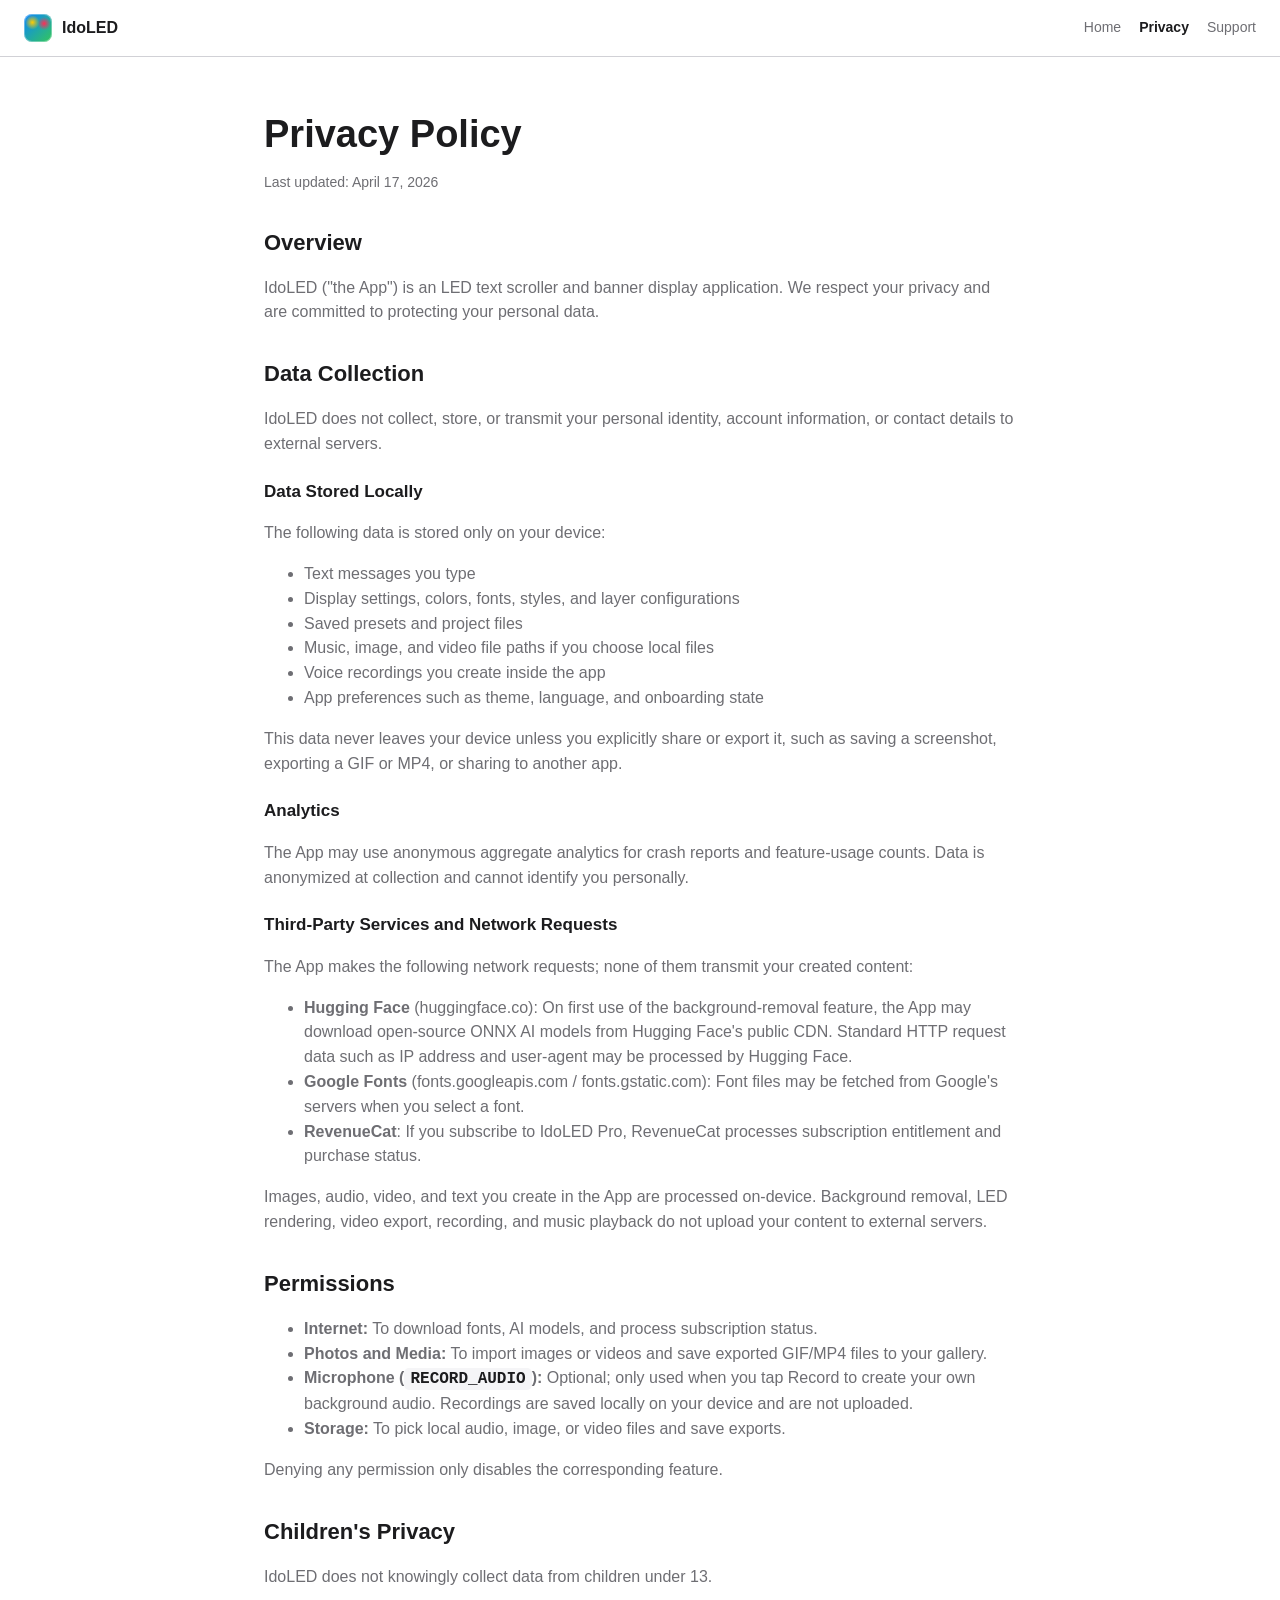
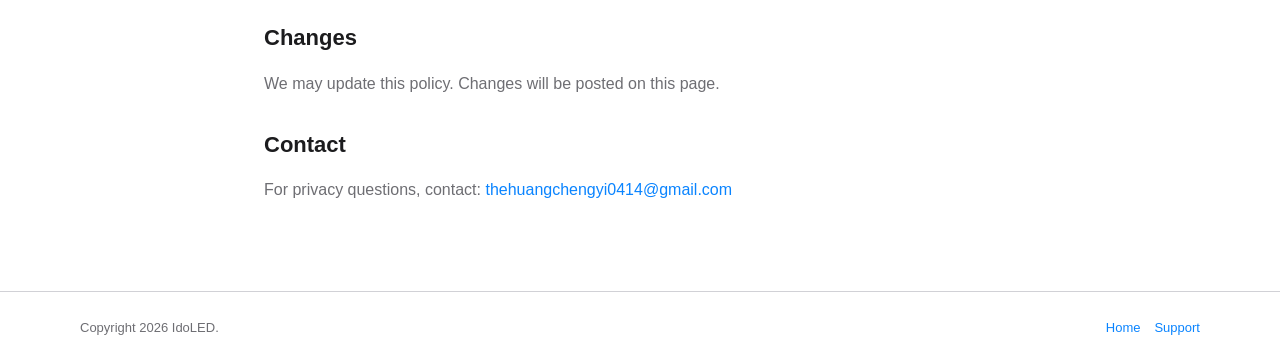
==== privacy-policy.html @ a79bba95 "Create IdoLED website" ====
<!doctype html>
<html lang="en">
<head>
  <meta charset="utf-8">
  <meta name="viewport" content="width=device-width, initial-scale=1">
  <title>Privacy Policy - IdoLED</title>
  <meta name="description" content="Privacy Policy for IdoLED.">
  <link rel="stylesheet" href="styles.css">
</head>
<body>
  <header class="site-header">
    <a class="brand" href="index.html" aria-label="IdoLED home">
      <span class="brand-mark" aria-hidden="true"></span>
      <span>IdoLED</span>
    </a>
    <nav class="site-nav" aria-label="Main navigation">
      <a href="index.html">Home</a>
      <a href="privacy-policy.html" aria-current="page">Privacy</a>
      <a href="support.html">Support</a>
    </nav>
  </header>

  <main class="content">
    <h1>Privacy Policy</h1>
    <div class="meta">Last updated: April 17, 2026</div>

    <h2>Overview</h2>
    <p>
      IdoLED ("the App") is an LED text scroller and banner display application.
      We respect your privacy and are committed to protecting your personal data.
    </p>

    <h2>Data Collection</h2>
    <p>
      IdoLED does not collect, store, or transmit your personal identity, account
      information, or contact details to external servers.
    </p>

    <h3>Data Stored Locally</h3>
    <p>The following data is stored only on your device:</p>
    <ul>
      <li>Text messages you type</li>
      <li>Display settings, colors, fonts, styles, and layer configurations</li>
      <li>Saved presets and project files</li>
      <li>Music, image, and video file paths if you choose local files</li>
      <li>Voice recordings you create inside the app</li>
      <li>App preferences such as theme, language, and onboarding state</li>
    </ul>
    <p>
      This data never leaves your device unless you explicitly share or export it,
      such as saving a screenshot, exporting a GIF or MP4, or sharing to another app.
    </p>

    <h3>Analytics</h3>
    <p>
      The App may use anonymous aggregate analytics for crash reports and
      feature-usage counts. Data is anonymized at collection and cannot identify
      you personally.
    </p>

    <h3>Third-Party Services and Network Requests</h3>
    <p>The App makes the following network requests; none of them transmit your created content:</p>
    <ul>
      <li>
        <strong>Hugging Face</strong> (huggingface.co): On first use of the
        background-removal feature, the App may download open-source ONNX AI
        models from Hugging Face's public CDN. Standard HTTP request data such as
        IP address and user-agent may be processed by Hugging Face.
      </li>
      <li>
        <strong>Google Fonts</strong> (fonts.googleapis.com / fonts.gstatic.com):
        Font files may be fetched from Google's servers when you select a font.
      </li>
      <li>
        <strong>RevenueCat</strong>: If you subscribe to IdoLED Pro, RevenueCat
        processes subscription entitlement and purchase status.
      </li>
    </ul>
    <p>
      Images, audio, video, and text you create in the App are processed on-device.
      Background removal, LED rendering, video export, recording, and music
      playback do not upload your content to external servers.
    </p>

    <h2>Permissions</h2>
    <ul>
      <li><strong>Internet:</strong> To download fonts, AI models, and process subscription status.</li>
      <li><strong>Photos and Media:</strong> To import images or videos and save exported GIF/MP4 files to your gallery.</li>
      <li><strong>Microphone (<code>RECORD_AUDIO</code>):</strong> Optional; only used when you tap Record to create your own background audio. Recordings are saved locally on your device and are not uploaded.</li>
      <li><strong>Storage:</strong> To pick local audio, image, or video files and save exports.</li>
    </ul>
    <p>Denying any permission only disables the corresponding feature.</p>

    <h2>Children's Privacy</h2>
    <p>IdoLED does not knowingly collect data from children under 13.</p>

    <h2>Changes</h2>
    <p>We may update this policy. Changes will be posted on this page.</p>

    <h2>Contact</h2>
    <p>
      For privacy questions, contact:
      <a href="mailto:thehuangchengyi0414@gmail.com">thehuangchengyi0414@gmail.com</a>
    </p>
  </main>

  <footer class="site-footer">
    <div class="footer-inner">
      <span>Copyright 2026 IdoLED.</span>
      <nav class="footer-links" aria-label="Footer navigation">
        <a href="index.html">Home</a>
        <a href="support.html">Support</a>
      </nav>
    </div>
  </footer>
</body>
</html>
---- styles.css ----
:root {
  color-scheme: light dark;
  --bg: #ffffff;
  --fg: #1c1c1e;
  --muted: #6e6e73;
  --border: #d1d1d6;
  --panel: #f5f5f7;
  --blue: #0a84ff;
  --green: #34c759;
  --pink: #ff2d55;
  --yellow: #ffcc00;
  --shadow: 0 18px 55px rgba(0, 0, 0, 0.12);
}

@media (prefers-color-scheme: dark) {
  :root {
    --bg: #000000;
    --fg: #f5f5f7;
    --muted: #98989d;
    --border: #38383a;
    --panel: #1c1c1e;
    --shadow: 0 18px 55px rgba(0, 0, 0, 0.45);
  }
}

* {
  box-sizing: border-box;
}

html {
  scroll-behavior: smooth;
}

body {
  margin: 0;
  font-family: -apple-system, BlinkMacSystemFont, "Segoe UI", "Helvetica Neue",
    Arial, sans-serif;
  background: var(--bg);
  color: var(--fg);
  line-height: 1.55;
  -webkit-text-size-adjust: 100%;
}

a {
  color: var(--blue);
  text-decoration: none;
}

a:hover {
  text-decoration: underline;
}

.site-header {
  position: sticky;
  top: 0;
  z-index: 10;
  display: flex;
  align-items: center;
  justify-content: space-between;
  gap: 20px;
  padding: 14px 24px;
  border-bottom: 1px solid var(--border);
  background: color-mix(in srgb, var(--bg) 88%, transparent);
  backdrop-filter: blur(18px);
}

.brand {
  display: inline-flex;
  align-items: center;
  gap: 10px;
  color: var(--fg);
  font-weight: 700;
}

.brand-mark {
  width: 28px;
  height: 28px;
  border-radius: 8px;
  background:
    radial-gradient(circle at 30% 30%, var(--yellow), transparent 26%),
    radial-gradient(circle at 72% 34%, var(--pink), transparent 24%),
    linear-gradient(135deg, var(--blue), var(--green));
  box-shadow: inset 0 0 0 1px rgba(255, 255, 255, 0.35);
}

.site-nav {
  display: flex;
  align-items: center;
  gap: 18px;
  font-size: 14px;
}

.site-nav a {
  color: var(--muted);
}

.site-nav a[aria-current="page"] {
  color: var(--fg);
  font-weight: 600;
}

.hero {
  max-width: 1120px;
  margin: 0 auto;
  padding: 76px 24px 52px;
  display: grid;
  grid-template-columns: minmax(0, 1fr) minmax(320px, 450px);
  gap: 52px;
  align-items: center;
}

.hero-copy h1 {
  margin: 0;
  font-size: clamp(42px, 8vw, 78px);
  line-height: 0.95;
  letter-spacing: 0;
}

.hero-copy p {
  max-width: 620px;
  margin: 22px 0 0;
  color: var(--muted);
  font-size: 19px;
}

.cta-row {
  display: flex;
  flex-wrap: wrap;
  gap: 12px;
  margin-top: 28px;
}

.button {
  min-height: 44px;
  display: inline-flex;
  align-items: center;
  justify-content: center;
  padding: 0 18px;
  border-radius: 8px;
  font-size: 15px;
  font-weight: 650;
  border: 1px solid var(--border);
  color: var(--fg);
}

.button.primary {
  color: #ffffff;
  background: var(--blue);
  border-color: var(--blue);
}

.preview {
  min-height: 300px;
  border-radius: 28px;
  padding: 20px;
  background:
    linear-gradient(145deg, rgba(10, 132, 255, 0.25), transparent 34%),
    linear-gradient(315deg, rgba(255, 45, 85, 0.22), transparent 32%),
    var(--panel);
  box-shadow: var(--shadow);
  overflow: hidden;
}

.banner {
  min-height: 260px;
  border-radius: 20px;
  display: grid;
  place-items: center;
  background:
    radial-gradient(circle at 18% 28%, rgba(255, 204, 0, 0.9) 0 8px, transparent 9px),
    radial-gradient(circle at 82% 30%, rgba(52, 199, 89, 0.9) 0 8px, transparent 9px),
    radial-gradient(circle at 25% 80%, rgba(255, 45, 85, 0.9) 0 8px, transparent 9px),
    linear-gradient(135deg, #071325, #102845 46%, #121212);
  color: #ffffff;
  position: relative;
}

.banner::before {
  content: "";
  position: absolute;
  inset: 18px;
  border: 1px solid rgba(255, 255, 255, 0.18);
  border-radius: 16px;
}

.banner-title {
  position: relative;
  text-align: center;
}

.banner-title strong {
  display: block;
  font-size: 44px;
  letter-spacing: 0;
}

.banner-title span {
  display: block;
  margin-top: 6px;
  color: rgba(255, 255, 255, 0.76);
  font-size: 15px;
}

.section {
  max-width: 1120px;
  margin: 0 auto;
  padding: 48px 24px;
}

.section h2 {
  margin: 0 0 22px;
  font-size: 30px;
  letter-spacing: 0;
}

.grid {
  display: grid;
  grid-template-columns: repeat(3, minmax(0, 1fr));
  gap: 16px;
}

.feature {
  border: 1px solid var(--border);
  border-radius: 12px;
  padding: 18px;
  background: var(--panel);
}

.feature h3 {
  margin: 0 0 8px;
  font-size: 18px;
}

.feature p {
  margin: 0;
  color: var(--muted);
  font-size: 15px;
}

.content {
  max-width: 800px;
  margin: 0 auto;
  padding: 48px 24px 72px;
}

.content h1 {
  margin: 0 0 8px;
  font-size: 38px;
  letter-spacing: 0;
}

.content h2 {
  margin: 32px 0 10px;
  font-size: 22px;
}

.content h3 {
  margin: 22px 0 8px;
  font-size: 17px;
}

.content p,
.content li {
  color: var(--muted);
  font-size: 16px;
}

.content code {
  padding: 2px 6px;
  border-radius: 5px;
  background: var(--panel);
  color: var(--fg);
}

.meta {
  color: var(--muted);
  font-size: 14px;
}

.support-box {
  border: 1px solid var(--border);
  border-radius: 14px;
  padding: 20px;
  background: var(--panel);
}

.site-footer {
  border-top: 1px solid var(--border);
  padding: 26px 24px;
  color: var(--muted);
  font-size: 13px;
}

.footer-inner {
  max-width: 1120px;
  margin: 0 auto;
  display: flex;
  flex-wrap: wrap;
  gap: 14px 22px;
  align-items: center;
  justify-content: space-between;
}

.footer-links {
  display: flex;
  flex-wrap: wrap;
  gap: 14px;
}

@media (max-width: 820px) {
  .site-header {
    align-items: flex-start;
    flex-direction: column;
  }

  .hero {
    grid-template-columns: 1fr;
    padding-top: 44px;
  }

  .grid {
    grid-template-columns: 1fr;
  }
}
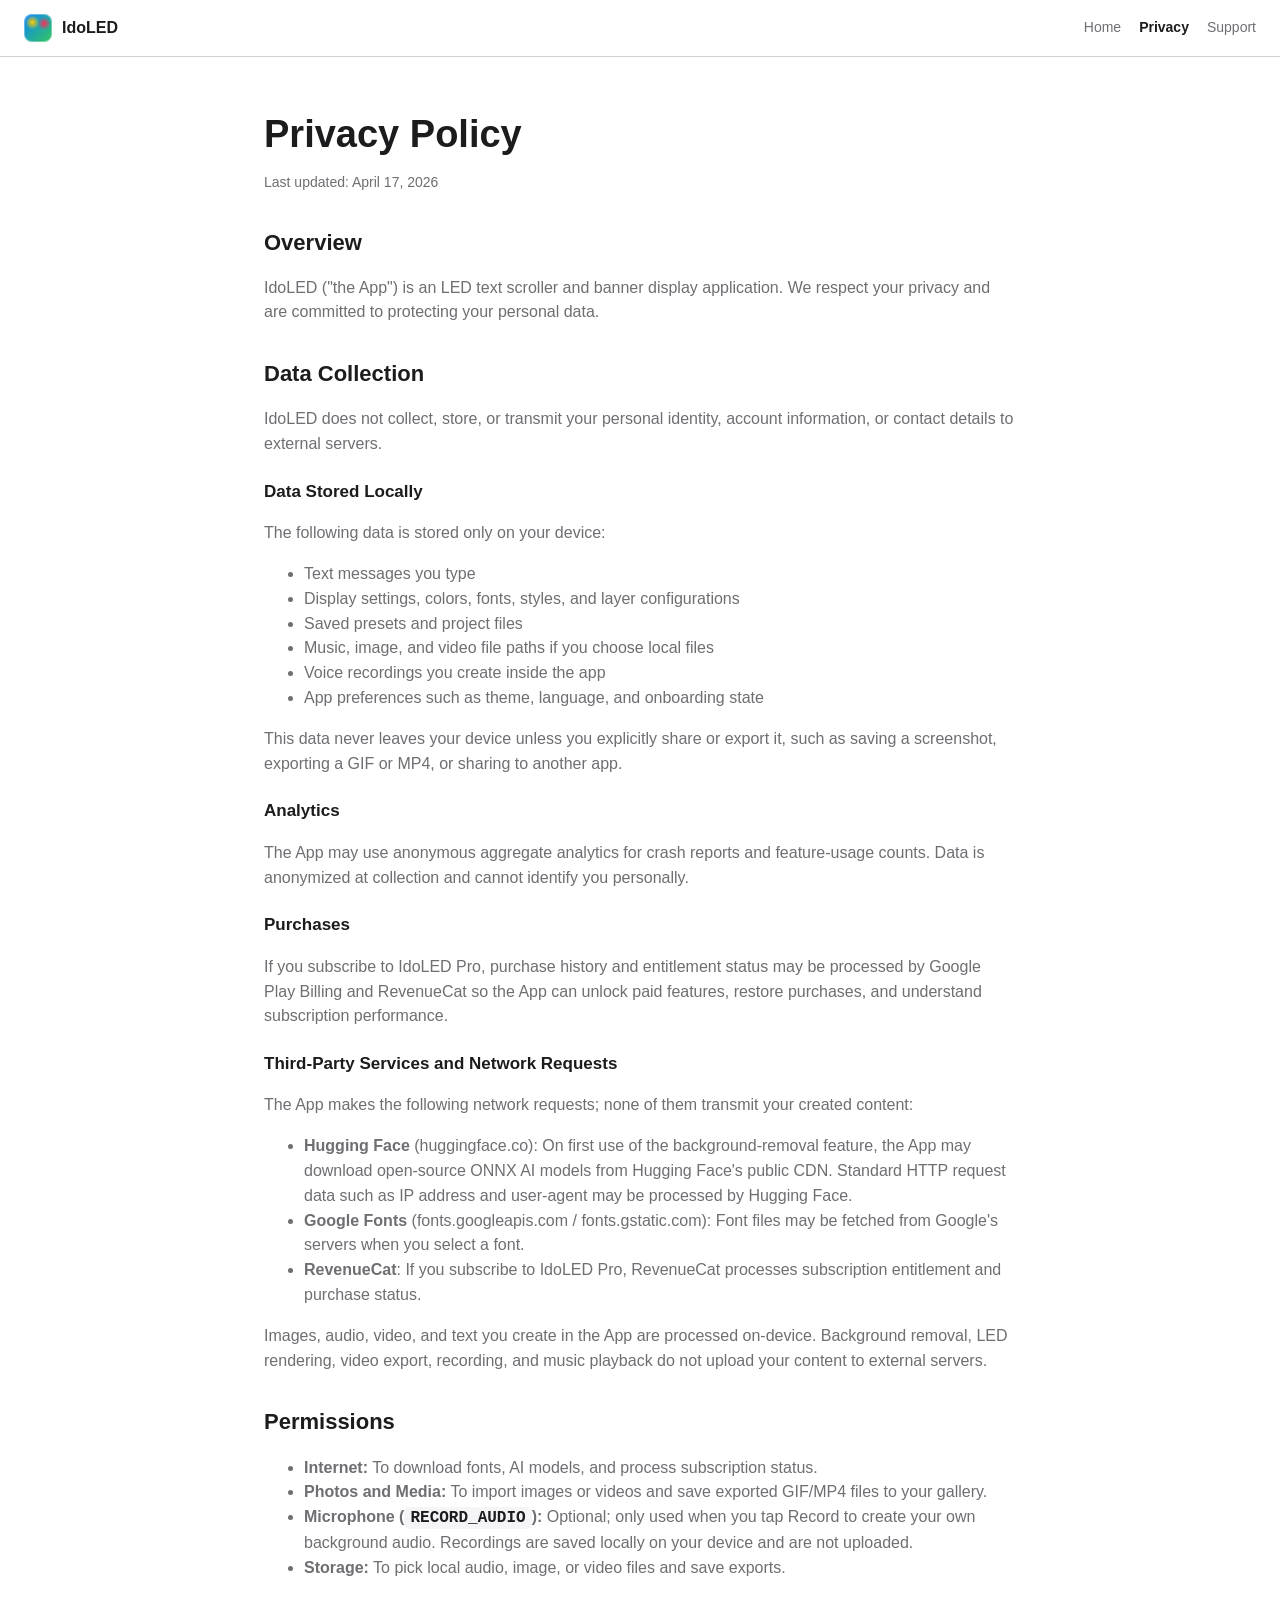
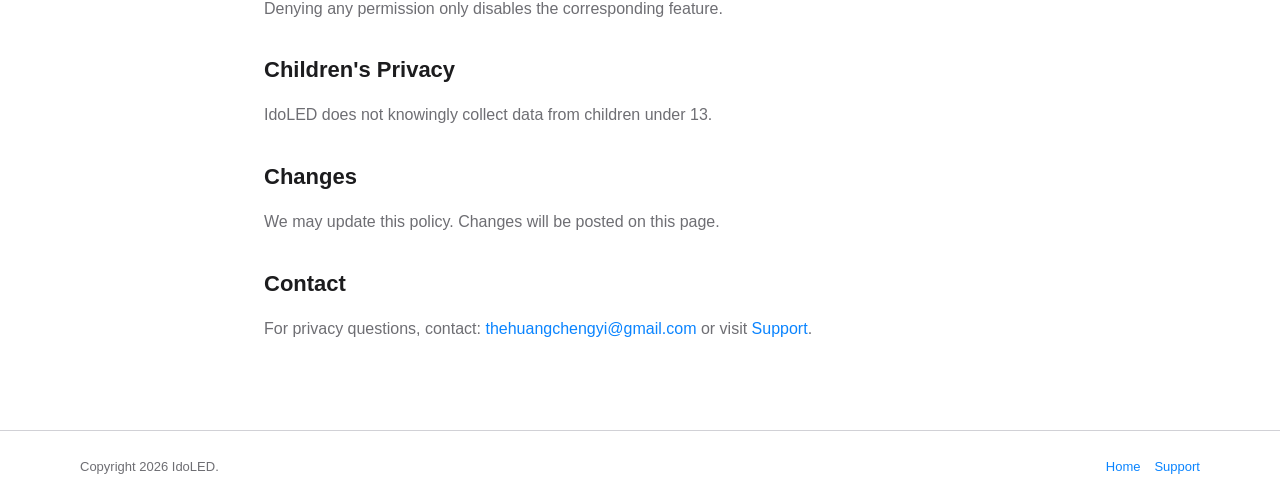
==== commit 54ea2602: "Update support email and data deletion instructions" ====
--- a/privacy-policy.html
+++ b/privacy-policy.html
@@ -58,6 +58,13 @@
       you personally.
     </p>
 
+    <h3>Purchases</h3>
+    <p>
+      If you subscribe to IdoLED Pro, purchase history and entitlement status may
+      be processed by Google Play Billing and RevenueCat so the App can unlock
+      paid features, restore purchases, and understand subscription performance.
+    </p>
+
     <h3>Third-Party Services and Network Requests</h3>
     <p>The App makes the following network requests; none of them transmit your created content:</p>
     <ul>
@@ -100,7 +107,8 @@
     <h2>Contact</h2>
     <p>
       For privacy questions, contact:
-      <a href="mailto:thehuangchengyi0414@gmail.com">thehuangchengyi0414@gmail.com</a>
+      <a href="mailto:thehuangchengyi@gmail.com">thehuangchengyi@gmail.com</a>
+      or visit <a href="support.html">Support</a>.
     </p>
   </main>
 
@@ -115,4 +123,3 @@
   </footer>
 </body>
 </html>
-
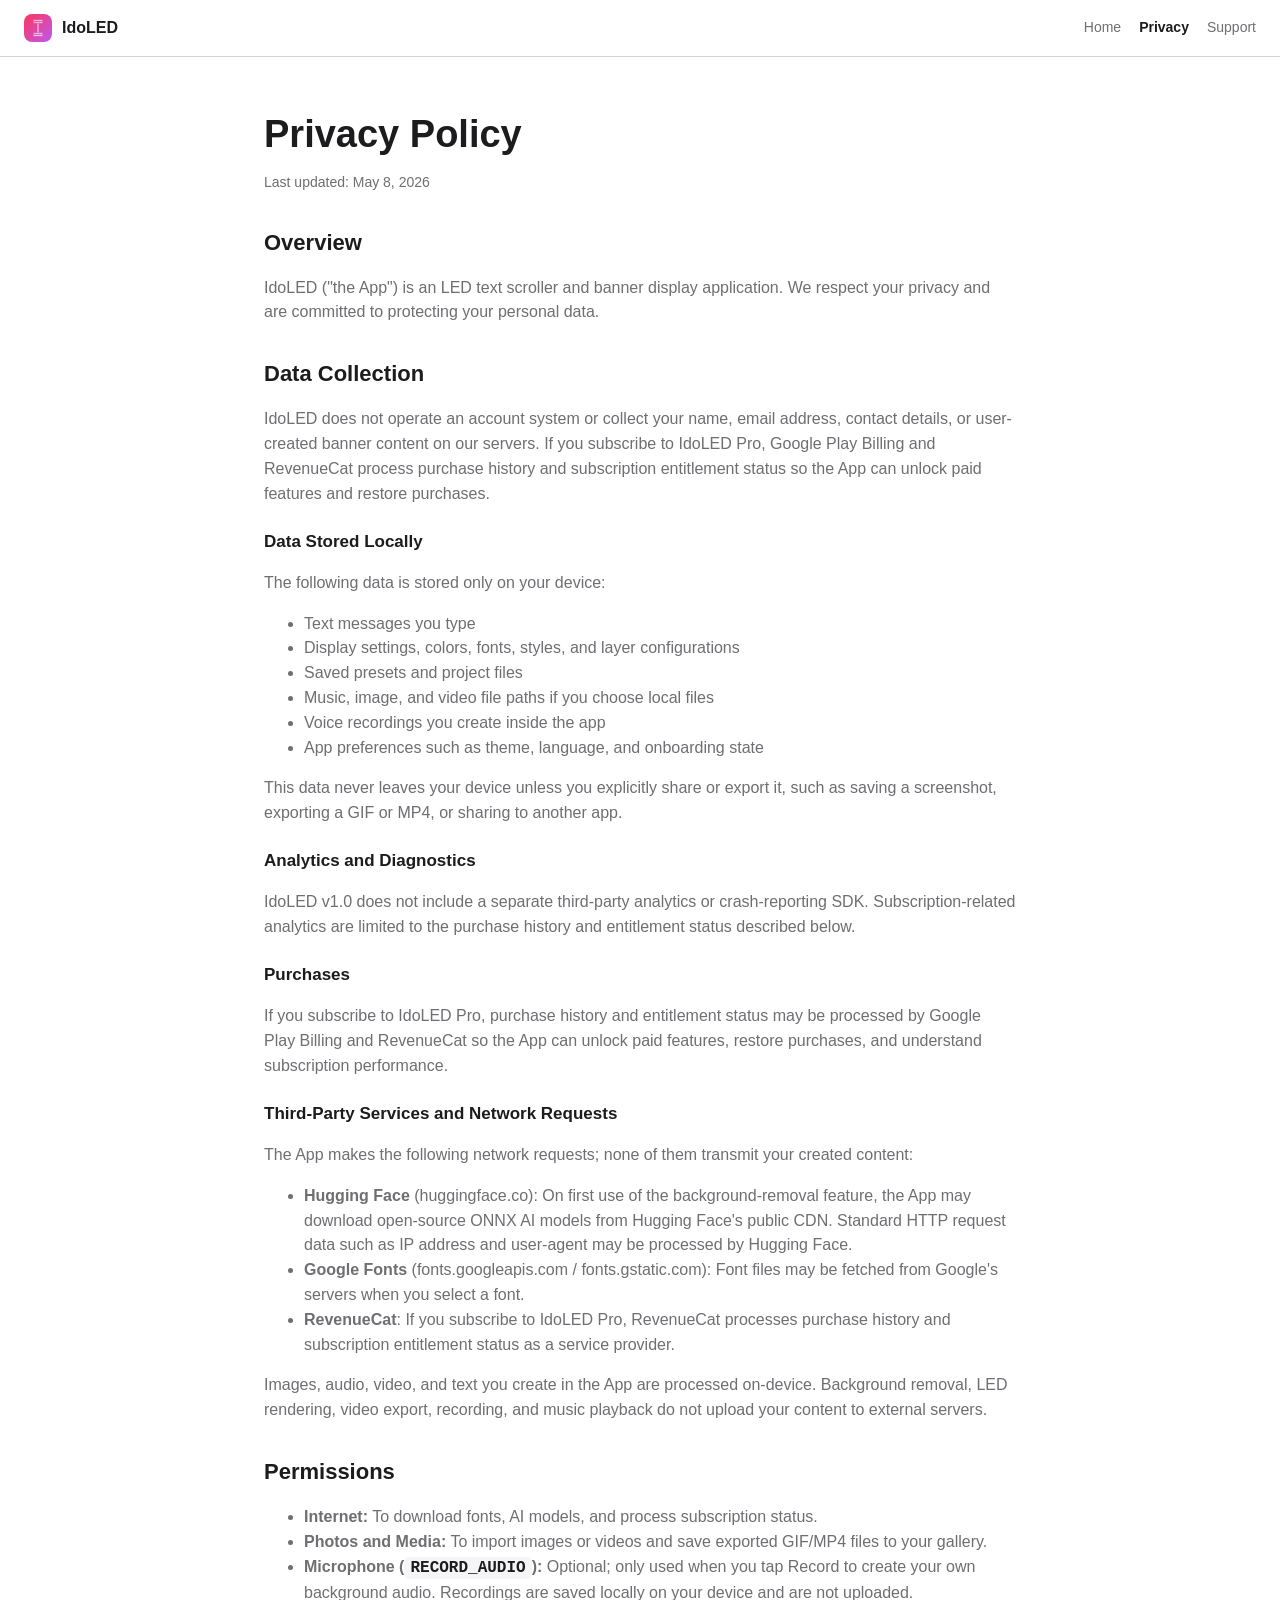
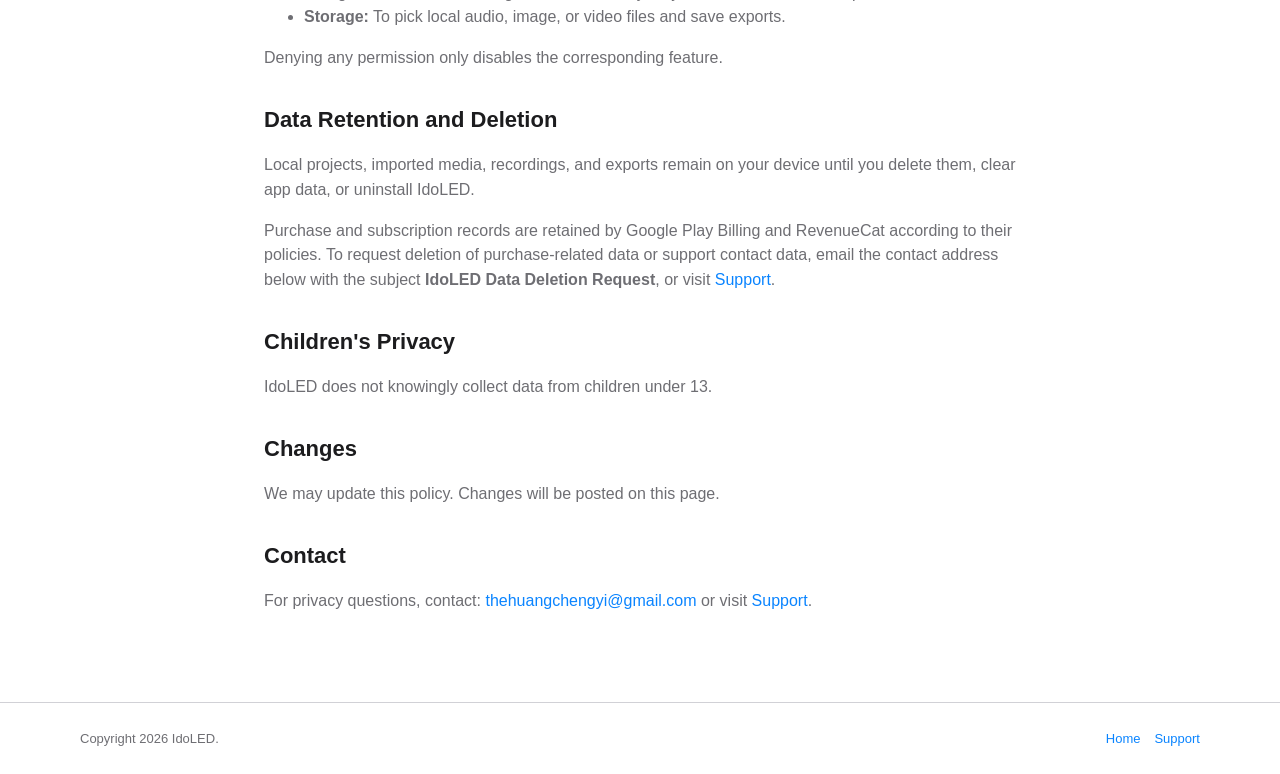
==== commit 97f0b744: "Update privacy and support pages for Play listing" ====
--- a/privacy-policy.html
+++ b/privacy-policy.html
@@ -5,12 +5,14 @@
   <meta name="viewport" content="width=device-width, initial-scale=1">
   <title>Privacy Policy - IdoLED</title>
   <meta name="description" content="Privacy Policy for IdoLED.">
+  <link rel="icon" href="app-icon-512.png">
+  <link rel="apple-touch-icon" href="app-icon-512.png">
   <link rel="stylesheet" href="styles.css">
 </head>
 <body>
   <header class="site-header">
     <a class="brand" href="index.html" aria-label="IdoLED home">
-      <span class="brand-mark" aria-hidden="true"></span>
+      <img class="brand-mark" src="app-icon-512.png" alt="" width="28" height="28" aria-hidden="true">
       <span>IdoLED</span>
     </a>
     <nav class="site-nav" aria-label="Main navigation">
@@ -22,7 +24,7 @@
 
   <main class="content">
     <h1>Privacy Policy</h1>
-    <div class="meta">Last updated: April 17, 2026</div>
+    <div class="meta">Last updated: May 8, 2026</div>
 
     <h2>Overview</h2>
     <p>
@@ -32,8 +34,11 @@
 
     <h2>Data Collection</h2>
     <p>
-      IdoLED does not collect, store, or transmit your personal identity, account
-      information, or contact details to external servers.
+      IdoLED does not operate an account system or collect your name, email
+      address, contact details, or user-created banner content on our servers.
+      If you subscribe to IdoLED Pro, Google Play Billing and RevenueCat process
+      purchase history and subscription entitlement status so the App can unlock
+      paid features and restore purchases.
     </p>
 
     <h3>Data Stored Locally</h3>
@@ -51,11 +56,11 @@
       such as saving a screenshot, exporting a GIF or MP4, or sharing to another app.
     </p>
 
-    <h3>Analytics</h3>
+    <h3>Analytics and Diagnostics</h3>
     <p>
-      The App may use anonymous aggregate analytics for crash reports and
-      feature-usage counts. Data is anonymized at collection and cannot identify
-      you personally.
+      IdoLED v1.0 does not include a separate third-party analytics or
+      crash-reporting SDK. Subscription-related analytics are limited to the
+      purchase history and entitlement status described below.
     </p>
 
     <h3>Purchases</h3>
@@ -80,7 +85,8 @@
       </li>
       <li>
         <strong>RevenueCat</strong>: If you subscribe to IdoLED Pro, RevenueCat
-        processes subscription entitlement and purchase status.
+        processes purchase history and subscription entitlement status as a
+        service provider.
       </li>
     </ul>
     <p>
@@ -97,6 +103,19 @@
       <li><strong>Storage:</strong> To pick local audio, image, or video files and save exports.</li>
     </ul>
     <p>Denying any permission only disables the corresponding feature.</p>
+
+    <h2>Data Retention and Deletion</h2>
+    <p>
+      Local projects, imported media, recordings, and exports remain on your
+      device until you delete them, clear app data, or uninstall IdoLED.
+    </p>
+    <p>
+      Purchase and subscription records are retained by Google Play Billing and
+      RevenueCat according to their policies. To request deletion of
+      purchase-related data or support contact data, email the contact address
+      below with the subject <strong>IdoLED Data Deletion Request</strong>, or
+      visit <a href="support.html">Support</a>.
+    </p>
 
     <h2>Children's Privacy</h2>
     <p>IdoLED does not knowingly collect data from children under 13.</p>
--- a/styles.css
+++ b/styles.css
@@ -76,11 +76,8 @@
   width: 28px;
   height: 28px;
   border-radius: 8px;
-  background:
-    radial-gradient(circle at 30% 30%, var(--yellow), transparent 26%),
-    radial-gradient(circle at 72% 34%, var(--pink), transparent 24%),
-    linear-gradient(135deg, var(--blue), var(--green));
-  box-shadow: inset 0 0 0 1px rgba(255, 255, 255, 0.35);
+  display: block;
+  object-fit: cover;
 }
 
 .site-nav {
@@ -322,4 +319,3 @@
     grid-template-columns: 1fr;
   }
 }
-
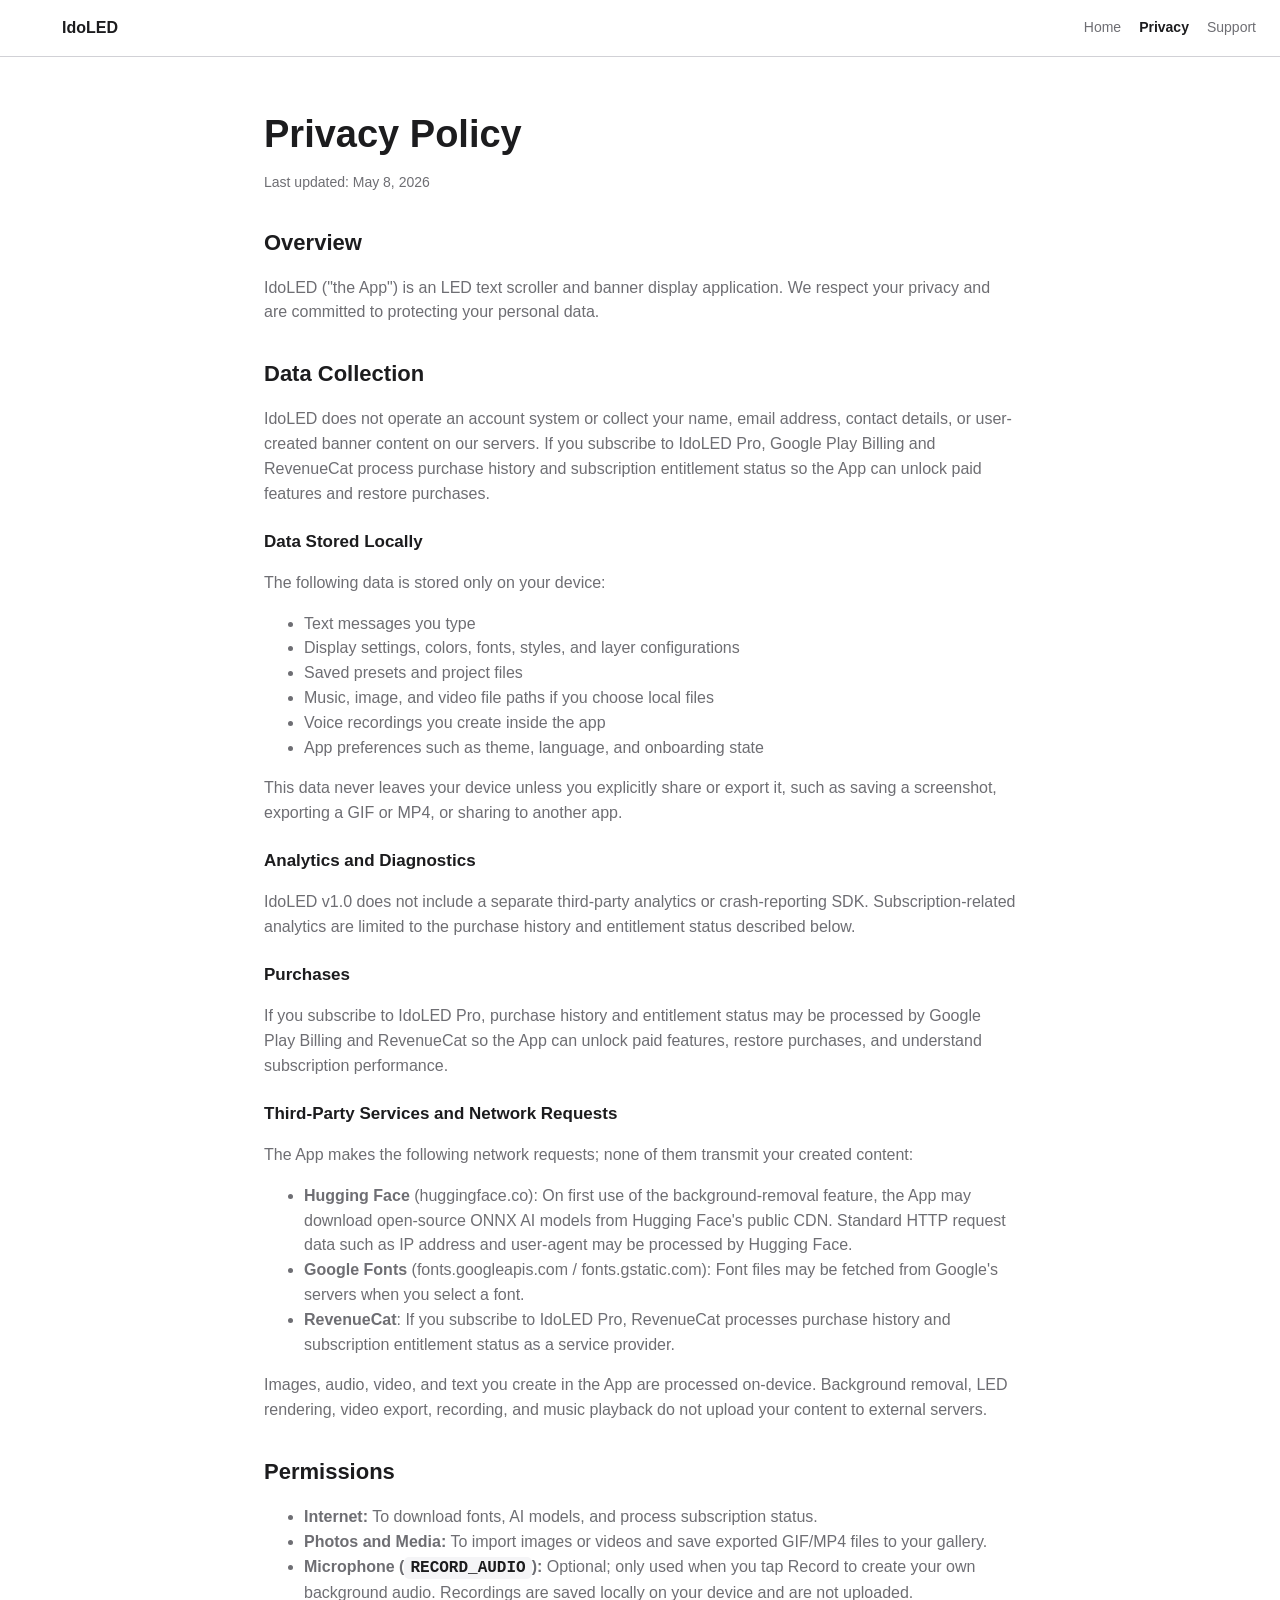
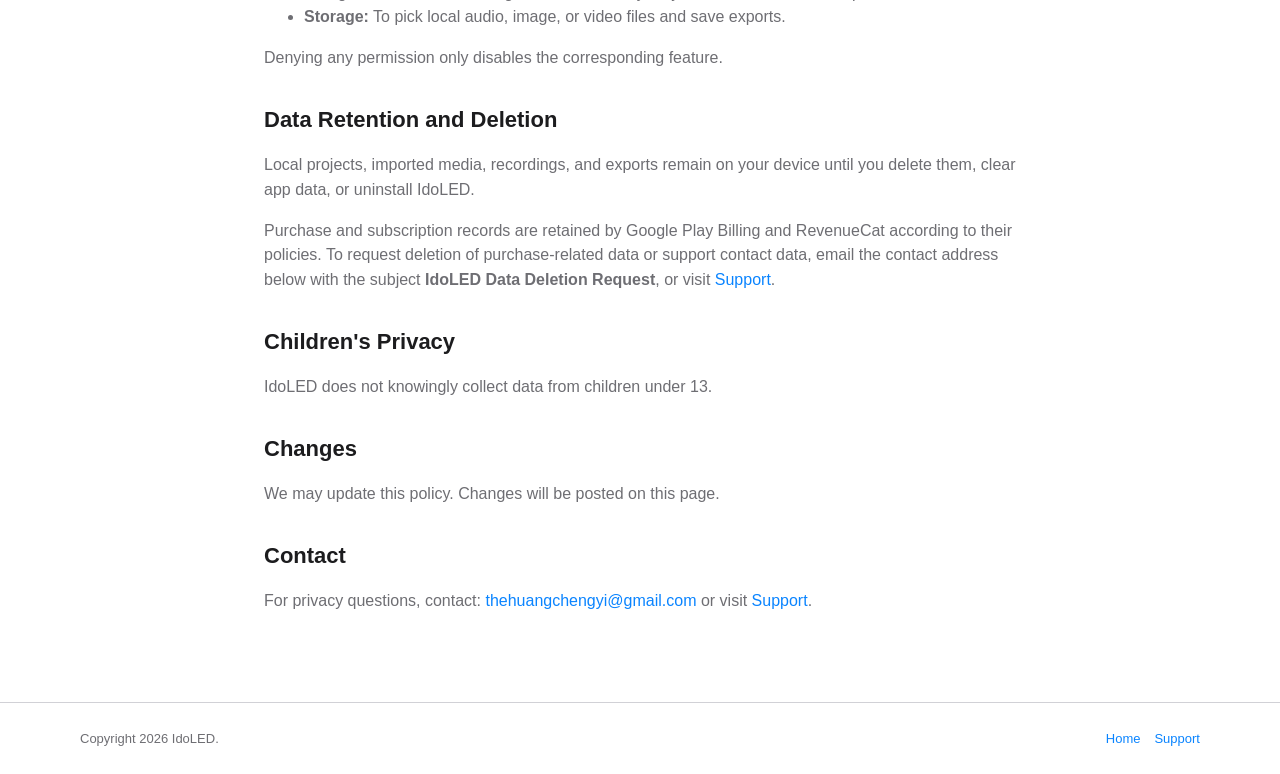
==== commit c59db5c0: "Update privacy and support pages for Play listing" ====
--- a/privacy-policy.html
+++ b/privacy-policy.html
@@ -5,14 +5,12 @@
   <meta name="viewport" content="width=device-width, initial-scale=1">
   <title>Privacy Policy - IdoLED</title>
   <meta name="description" content="Privacy Policy for IdoLED.">
-  <link rel="icon" href="app-icon-512.png">
-  <link rel="apple-touch-icon" href="app-icon-512.png">
   <link rel="stylesheet" href="styles.css">
 </head>
 <body>
   <header class="site-header">
     <a class="brand" href="index.html" aria-label="IdoLED home">
-      <img class="brand-mark" src="app-icon-512.png" alt="" width="28" height="28" aria-hidden="true">
+      <span class="brand-mark" aria-hidden="true"></span>
       <span>IdoLED</span>
     </a>
     <nav class="site-nav" aria-label="Main navigation">
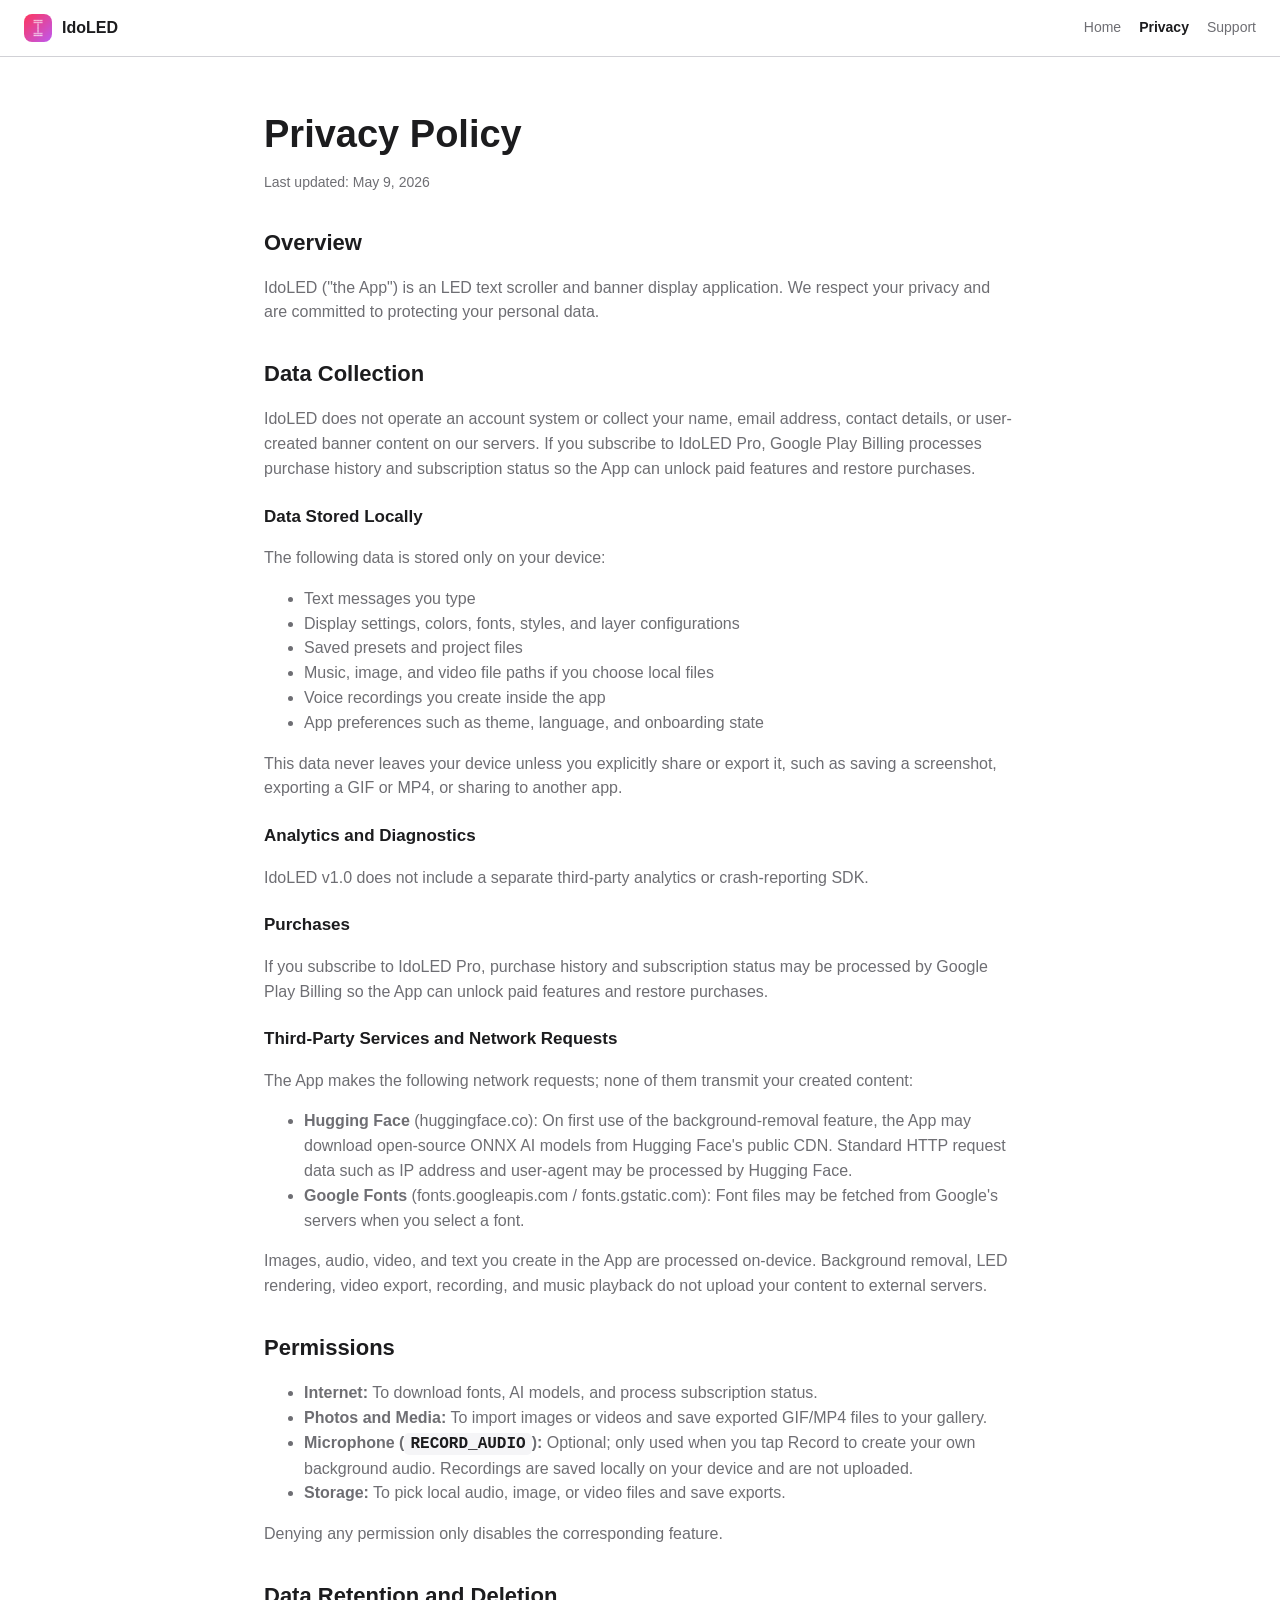
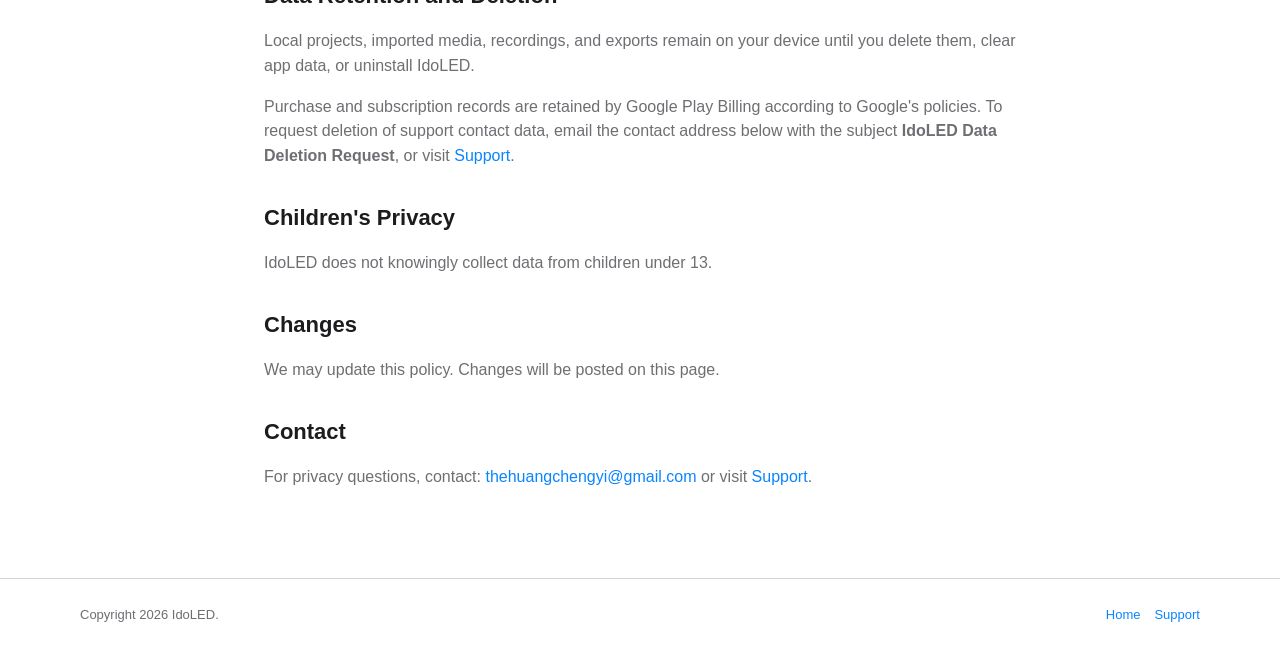
==== commit 27fa4d75: "Update privacy policy for Google Play Billing" ====
--- a/privacy-policy.html
+++ b/privacy-policy.html
@@ -5,12 +5,14 @@
   <meta name="viewport" content="width=device-width, initial-scale=1">
   <title>Privacy Policy - IdoLED</title>
   <meta name="description" content="Privacy Policy for IdoLED.">
+  <link rel="icon" href="app-icon-512.png">
+  <link rel="apple-touch-icon" href="app-icon-512.png">
   <link rel="stylesheet" href="styles.css">
 </head>
 <body>
   <header class="site-header">
     <a class="brand" href="index.html" aria-label="IdoLED home">
-      <span class="brand-mark" aria-hidden="true"></span>
+      <img class="brand-mark" src="app-icon-512.png" alt="" width="28" height="28" aria-hidden="true">
       <span>IdoLED</span>
     </a>
     <nav class="site-nav" aria-label="Main navigation">
@@ -22,7 +24,7 @@
 
   <main class="content">
     <h1>Privacy Policy</h1>
-    <div class="meta">Last updated: May 8, 2026</div>
+    <div class="meta">Last updated: May 9, 2026</div>
 
     <h2>Overview</h2>
     <p>
@@ -34,9 +36,9 @@
     <p>
       IdoLED does not operate an account system or collect your name, email
       address, contact details, or user-created banner content on our servers.
-      If you subscribe to IdoLED Pro, Google Play Billing and RevenueCat process
-      purchase history and subscription entitlement status so the App can unlock
-      paid features and restore purchases.
+      If you subscribe to IdoLED Pro, Google Play Billing processes purchase
+      history and subscription status so the App can unlock paid features and
+      restore purchases.
     </p>
 
     <h3>Data Stored Locally</h3>
@@ -57,15 +59,14 @@
     <h3>Analytics and Diagnostics</h3>
     <p>
       IdoLED v1.0 does not include a separate third-party analytics or
-      crash-reporting SDK. Subscription-related analytics are limited to the
-      purchase history and entitlement status described below.
+      crash-reporting SDK.
     </p>
 
     <h3>Purchases</h3>
     <p>
-      If you subscribe to IdoLED Pro, purchase history and entitlement status may
-      be processed by Google Play Billing and RevenueCat so the App can unlock
-      paid features, restore purchases, and understand subscription performance.
+      If you subscribe to IdoLED Pro, purchase history and subscription status may
+      be processed by Google Play Billing so the App can unlock paid features and
+      restore purchases.
     </p>
 
     <h3>Third-Party Services and Network Requests</h3>
@@ -80,11 +81,6 @@
       <li>
         <strong>Google Fonts</strong> (fonts.googleapis.com / fonts.gstatic.com):
         Font files may be fetched from Google's servers when you select a font.
-      </li>
-      <li>
-        <strong>RevenueCat</strong>: If you subscribe to IdoLED Pro, RevenueCat
-        processes purchase history and subscription entitlement status as a
-        service provider.
       </li>
     </ul>
     <p>
@@ -108,10 +104,10 @@
       device until you delete them, clear app data, or uninstall IdoLED.
     </p>
     <p>
-      Purchase and subscription records are retained by Google Play Billing and
-      RevenueCat according to their policies. To request deletion of
-      purchase-related data or support contact data, email the contact address
-      below with the subject <strong>IdoLED Data Deletion Request</strong>, or
+      Purchase and subscription records are retained by Google Play Billing
+      according to Google's policies. To request deletion of support contact
+      data, email the contact address below with the subject
+      <strong>IdoLED Data Deletion Request</strong>, or
       visit <a href="support.html">Support</a>.
     </p>
 
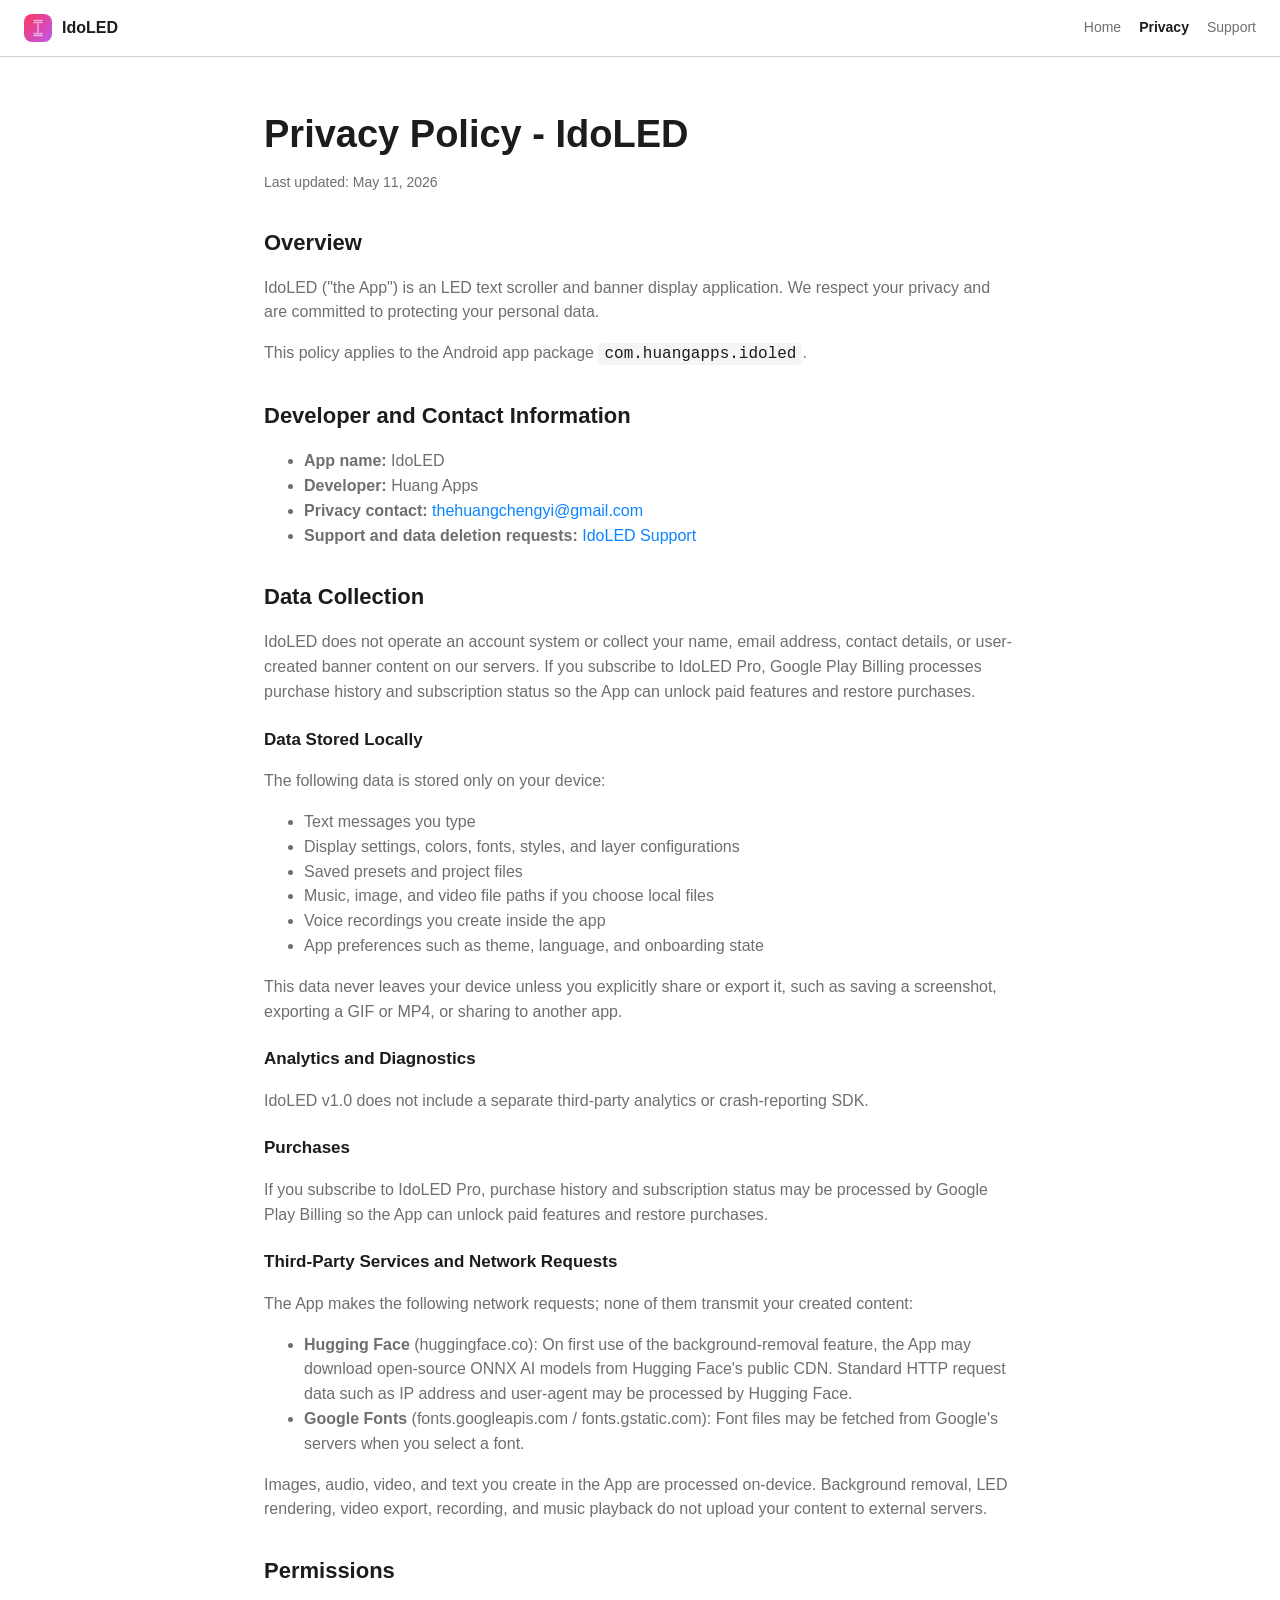
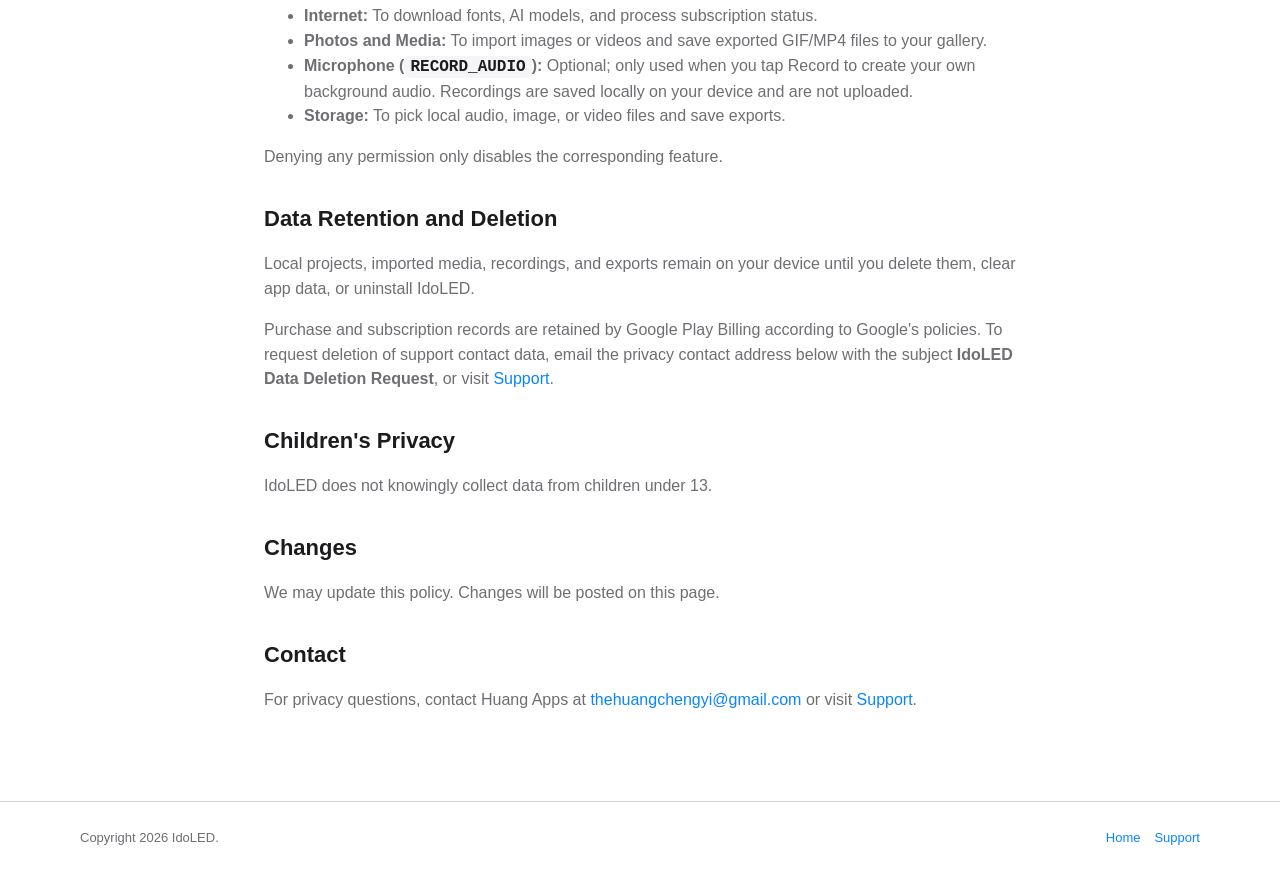
==== commit b27f4b66: "Strengthen privacy policy for Play review" ====
--- a/privacy-policy.html
+++ b/privacy-policy.html
@@ -23,14 +23,23 @@
   </header>
 
   <main class="content">
-    <h1>Privacy Policy</h1>
-    <div class="meta">Last updated: May 9, 2026</div>
+    <h1>Privacy Policy - IdoLED</h1>
+    <div class="meta">Last updated: May 11, 2026</div>
 
     <h2>Overview</h2>
     <p>
       IdoLED ("the App") is an LED text scroller and banner display application.
       We respect your privacy and are committed to protecting your personal data.
     </p>
+    <p>This policy applies to the Android app package <code>com.huangapps.idoled</code>.</p>
+
+    <h2>Developer and Contact Information</h2>
+    <ul>
+      <li><strong>App name:</strong> IdoLED</li>
+      <li><strong>Developer:</strong> Huang Apps</li>
+      <li><strong>Privacy contact:</strong> <a href="mailto:thehuangchengyi@gmail.com">thehuangchengyi@gmail.com</a></li>
+      <li><strong>Support and data deletion requests:</strong> <a href="support.html">IdoLED Support</a></li>
+    </ul>
 
     <h2>Data Collection</h2>
     <p>
@@ -106,7 +115,7 @@
     <p>
       Purchase and subscription records are retained by Google Play Billing
       according to Google's policies. To request deletion of support contact
-      data, email the contact address below with the subject
+      data, email the privacy contact address below with the subject
       <strong>IdoLED Data Deletion Request</strong>, or
       visit <a href="support.html">Support</a>.
     </p>
@@ -119,7 +128,7 @@
 
     <h2>Contact</h2>
     <p>
-      For privacy questions, contact:
+      For privacy questions, contact Huang Apps at
       <a href="mailto:thehuangchengyi@gmail.com">thehuangchengyi@gmail.com</a>
       or visit <a href="support.html">Support</a>.
     </p>
